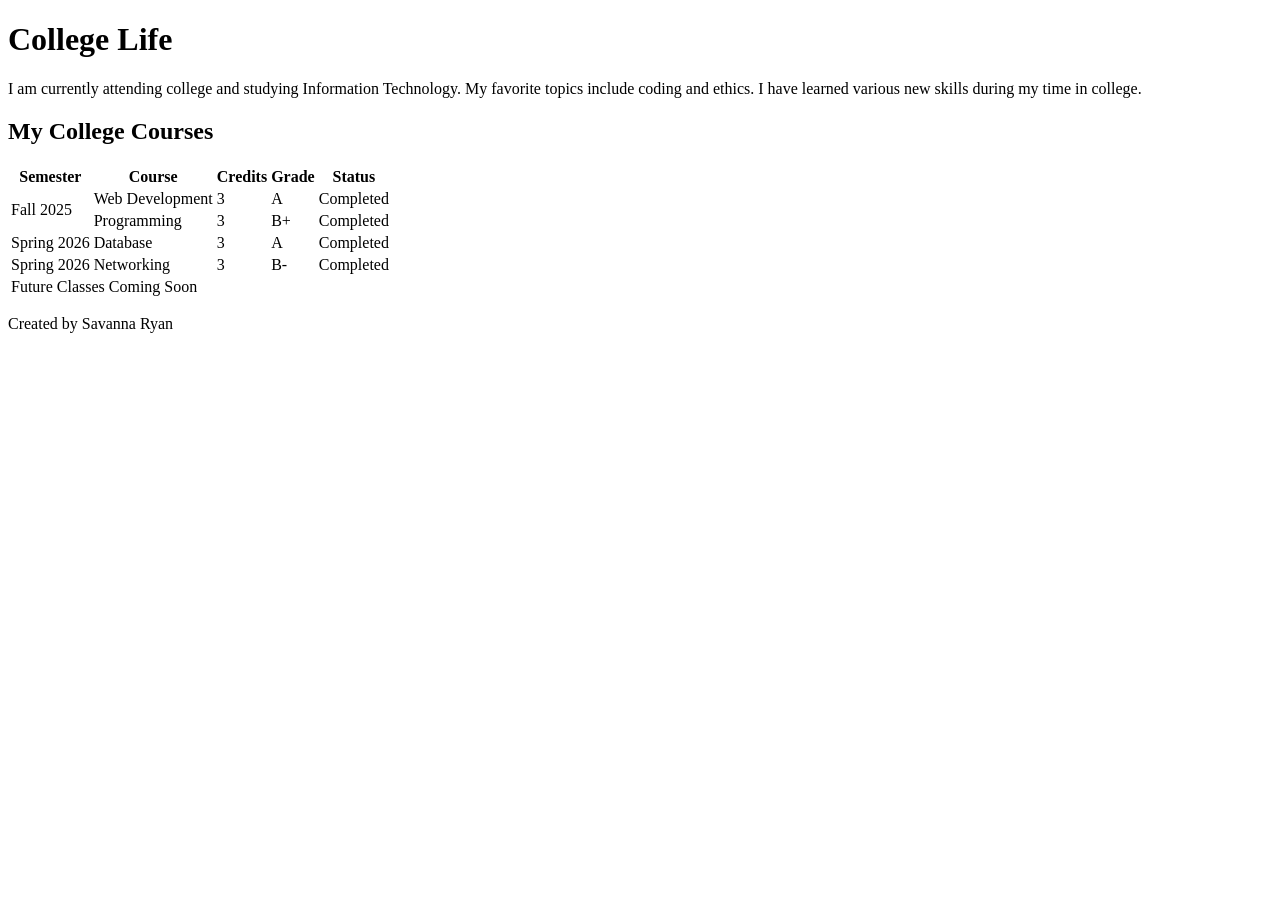
==== collegelife.html @ 3fa321fd "Add files via upload" ====
<!DOCTYPE html>
<html lang="en">

<head>
    <meta charset="UTF-8">
    <meta name="viewport" content="width=device-width, initial-scale=1.0">

    <title>Savanna Ryan | College Life</title>

    <link rel="stylesheet" href="css/styles.css">
</head>

<body>

<header>
    <h1>College Life</h1>
</header>

<main>

<div id="college">

<p>
I am currently attending college and studying Information Technology.
My favorite topics include coding and ethics.
I have learned various new skills during my time in college.
</p>

<h2>My College Courses</h2>

<table>

<tr>
<th>Semester</th>
<th>Course</th>
<th>Credits</th>
<th>Grade</th>
<th>Status</th>
</tr>

<tr>
<td rowspan="2">Fall 2025</td>
<td>Web Development</td>
<td>3</td>
<td>A</td>
<td>Completed</td>
</tr>

<tr>
<td>Programming</td>
<td>3</td>
<td>B+</td>
<td>Completed</td>
</tr>

<tr>
<td>Spring 2026</td>
<td>Database</td>
<td>3</td>
<td>A</td>
<td>Completed</td>
</tr>

<tr>
<td>Spring 2026</td>
<td>Networking</td>
<td>3</td>
<td>B-</td>
<td>Completed</td>
</tr>

<tr>
<td colspan="5">Future Classes Coming Soon</td>
</tr>

</table>

</div>

</main>

<footer>
<p>Created by Savanna Ryan</p>
</footer>

</body>
</html>
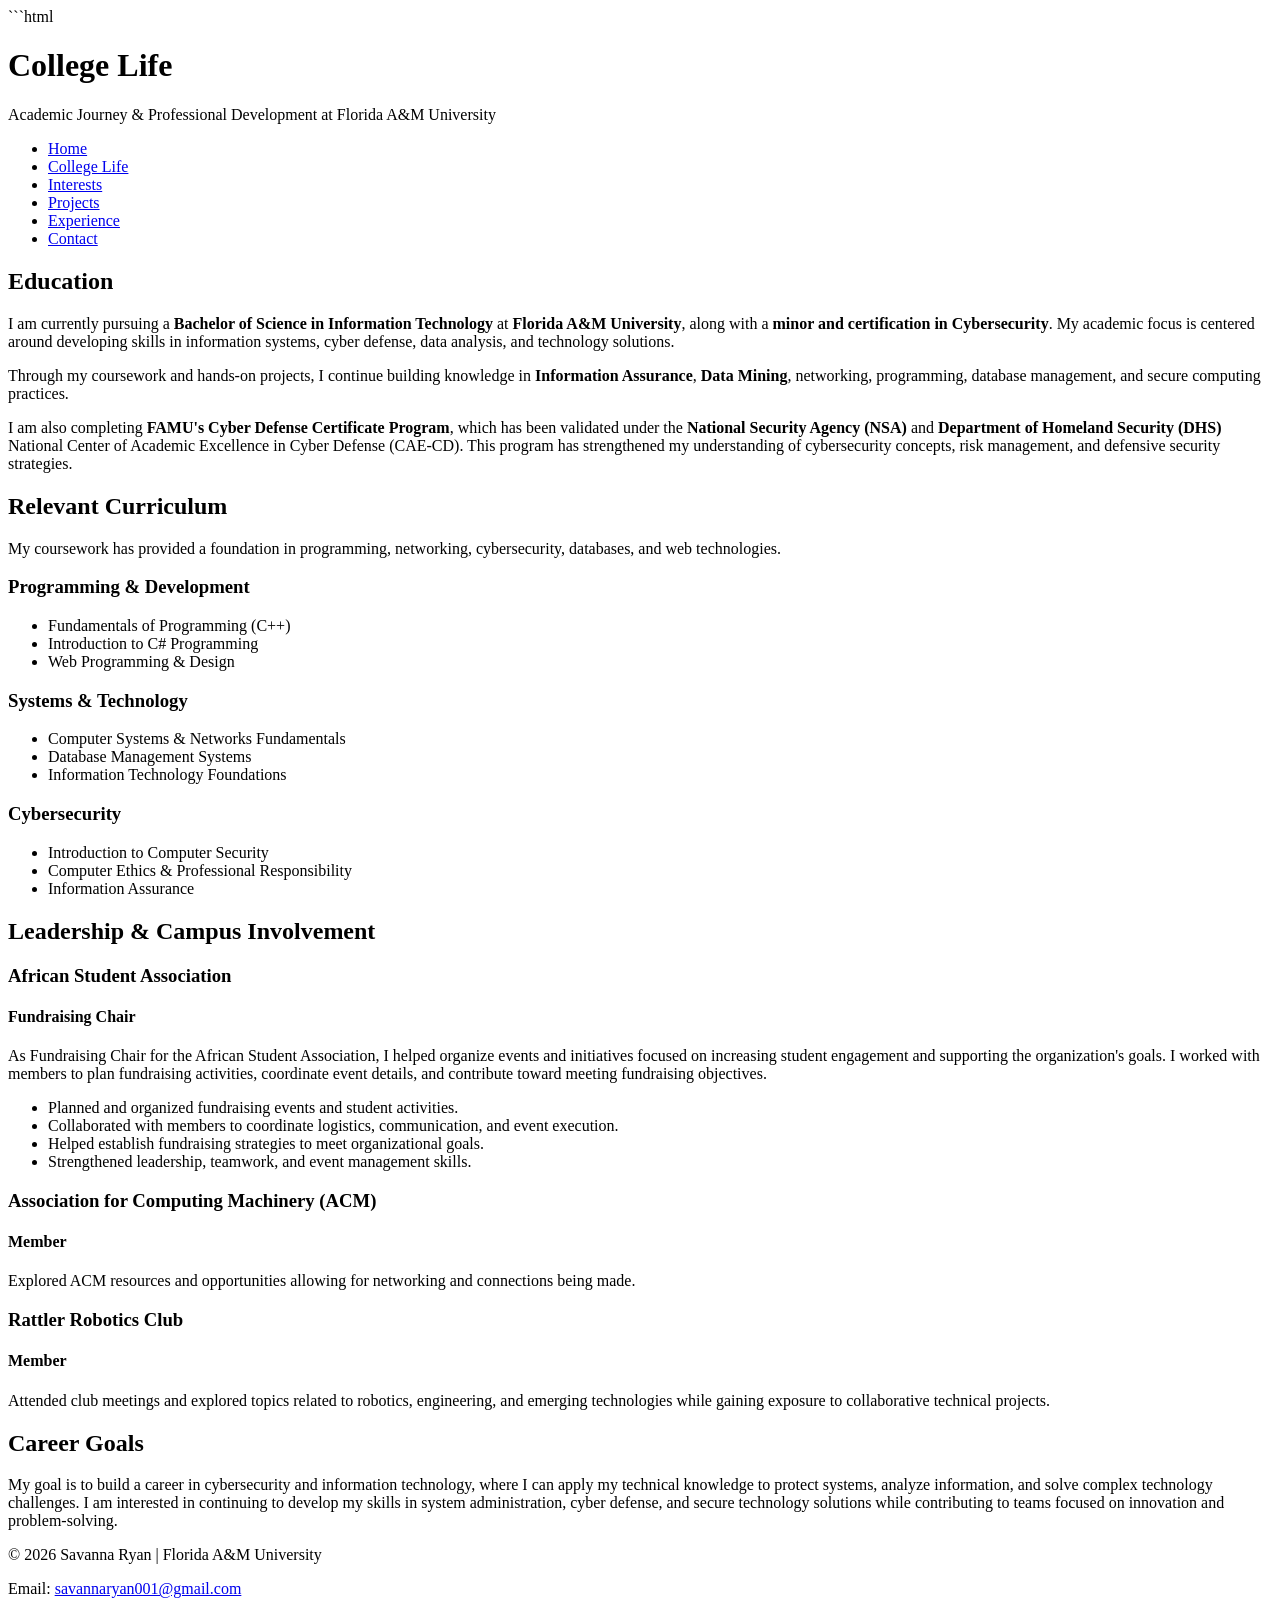
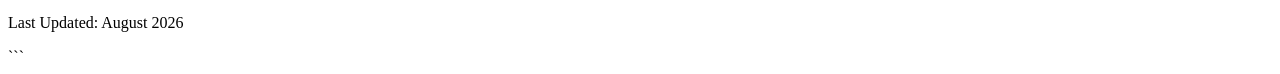
==== commit 2cf9c73f: "Add files via upload" ====
--- a/collegelife.html
+++ b/collegelife.html
@@ -1,87 +1,367 @@
+```html
 <!DOCTYPE html>
 <html lang="en">
 
 <head>
+
     <meta charset="UTF-8">
     <meta name="viewport" content="width=device-width, initial-scale=1.0">
 
     <title>Savanna Ryan | College Life</title>
 
+
+    <link rel="preconnect" href="https://fonts.googleapis.com">
+    <link rel="preconnect" href="https://fonts.gstatic.com" crossorigin>
+
+
+    <link href="https://fonts.googleapis.com/css2?family=Open+Sans:wght@300;400;600;700&display=swap" rel="stylesheet">
+
+
     <link rel="stylesheet" href="css/styles.css">
+
 </head>
 
+
+
 <body>
 
-<header>
+
+<header class="page-header">
+
     <h1>College Life</h1>
+
+    <p>
+        Academic Journey &amp; Professional Development at Florida A&amp;M University
+    </p>
+
 </header>
 
-<main>
-
-<div id="college">
-
-<p>
-I am currently attending college and studying Information Technology.
-My favorite topics include coding and ethics.
-I have learned various new skills during my time in college.
-</p>
-
-<h2>My College Courses</h2>
-
-<table>
-
-<tr>
-<th>Semester</th>
-<th>Course</th>
-<th>Credits</th>
-<th>Grade</th>
-<th>Status</th>
-</tr>
-
-<tr>
-<td rowspan="2">Fall 2025</td>
-<td>Web Development</td>
-<td>3</td>
-<td>A</td>
-<td>Completed</td>
-</tr>
-
-<tr>
-<td>Programming</td>
-<td>3</td>
-<td>B+</td>
-<td>Completed</td>
-</tr>
-
-<tr>
-<td>Spring 2026</td>
-<td>Database</td>
-<td>3</td>
-<td>A</td>
-<td>Completed</td>
-</tr>
-
-<tr>
-<td>Spring 2026</td>
-<td>Networking</td>
-<td>3</td>
-<td>B-</td>
-<td>Completed</td>
-</tr>
-
-<tr>
-<td colspan="5">Future Classes Coming Soon</td>
-</tr>
-
-</table>
-
-</div>
+
+
+
+<nav>
+
+<ul>
+
+    <li><a href="index.html">Home</a></li>
+
+    <li><a href="collegelife.html" class="active">College Life</a></li>
+
+    <li><a href="hobbies.html">Interests</a></li>
+
+    <li><a href="projects.html">Projects</a></li>
+
+    <li><a href="experience.html">Experience</a></li>
+
+    <li><a href="contact.html">Contact</a></li>
+
+</ul>
+
+</nav>
+
+
+
+
+<main class="college-container">
+
+
+
+<section class="college-section">
+
+
+<h2>Education</h2>
+
+
+<p>
+
+I am currently pursuing a 
+<strong>Bachelor of Science in Information Technology</strong>
+at <strong>Florida A&amp;M University</strong>, along with a 
+<strong>minor and certification in Cybersecurity</strong>.
+
+My academic focus is centered around developing skills in information systems,
+cyber defense, data analysis, and technology solutions.
+
+</p>
+
+
+
+<p>
+
+Through my coursework and hands-on projects, I continue building knowledge in
+<strong>Information Assurance</strong>, <strong>Data Mining</strong>,
+networking, programming, database management, and secure computing practices.
+
+</p>
+
+
+
+<p>
+
+I am also completing <strong>FAMU's Cyber Defense Certificate Program</strong>,
+which has been validated under the 
+<strong>National Security Agency (NSA)</strong> and 
+<strong>Department of Homeland Security (DHS)</strong>
+National Center of Academic Excellence in Cyber Defense (CAE-CD).
+
+This program has strengthened my understanding of cybersecurity concepts,
+risk management, and defensive security strategies.
+
+</p>
+
+
+</section>
+
+
+
+
+
+<section class="college-section">
+
+
+<h2>Relevant Curriculum</h2>
+
+
+<p>
+My coursework has provided a foundation in programming, networking,
+cybersecurity, databases, and web technologies.
+</p>
+
+
+
+<div class="course-grid">
+
+
+<div class="course-card">
+
+<h3>Programming &amp; Development</h3>
+
+<ul>
+
+<li>Fundamentals of Programming (C++)</li>
+
+<li>Introduction to C# Programming</li>
+
+<li>Web Programming &amp; Design</li>
+
+</ul>
+
+</div>
+
+
+
+
+
+<div class="course-card">
+
+<h3>Systems &amp; Technology</h3>
+
+<ul>
+
+<li>Computer Systems &amp; Networks Fundamentals</li>
+
+<li>Database Management Systems</li>
+
+<li>Information Technology Foundations</li>
+
+</ul>
+
+</div>
+
+
+
+
+
+<div class="course-card">
+
+<h3>Cybersecurity</h3>
+
+<ul>
+
+<li>Introduction to Computer Security</li>
+
+<li>Computer Ethics &amp; Professional Responsibility</li>
+
+<li>Information Assurance</li>
+
+</ul>
+
+</div>
+
+
+
+</div>
+
+
+</section>
+
+
+
+
+
+
+
+<section class="college-section">
+
+
+<h2>Leadership &amp; Campus Involvement</h2>
+
+
+
+<div class="activity-card">
+
+
+<h3>African Student Association</h3>
+
+<h4>Fundraising Chair</h4>
+
+
+
+<p>
+
+As Fundraising Chair for the African Student Association, I helped organize
+events and initiatives focused on increasing student engagement and supporting
+the organization's goals.
+
+I worked with members to plan fundraising activities, coordinate event details,
+and contribute toward meeting fundraising objectives.
+
+</p>
+
+
+<ul>
+
+<li>Planned and organized fundraising events and student activities.</li>
+
+<li>Collaborated with members to coordinate logistics, communication, and event execution.</li>
+
+<li>Helped establish fundraising strategies to meet organizational goals.</li>
+
+<li>Strengthened leadership, teamwork, and event management skills.</li>
+
+</ul>
+
+
+</div>
+
+
+
+
+
+
+
+<div class="activity-card">
+
+
+<h3>Association for Computing Machinery (ACM)</h3>
+
+<h4>Member</h4>
+
+
+<p>
+
+Explored ACM resources and opportunities allowing for networking and connections being made.
+
+</p>
+
+
+</div>
+
+
+
+
+
+
+
+
+<div class="activity-card">
+
+
+<h3>Rattler Robotics Club</h3>
+
+<h4>Member</h4>
+
+
+<p>
+
+Attended club meetings and explored topics related to robotics,
+engineering, and emerging technologies while gaining exposure to collaborative
+technical projects.
+
+</p>
+
+
+</div>
+
+
+
+</section>
+
+
+
+
+
+
+
+<section class="college-section">
+
+
+<h2>Career Goals</h2>
+
+
+<p>
+
+My goal is to build a career in cybersecurity and information technology,
+where I can apply my technical knowledge to protect systems, analyze
+information, and solve complex technology challenges.
+
+I am interested in continuing to develop my skills in system administration,
+cyber defense, and secure technology solutions while contributing to teams
+focused on innovation and problem-solving.
+
+</p>
+
+
+</section>
+
+
+
 
 </main>
 
+
+
+
+
 <footer>
-<p>Created by Savanna Ryan</p>
+
+
+<p>
+&copy; 2026 Savanna Ryan | Florida A&amp;M University
+</p>
+
+
+<p>
+
+Email:
+
+<a href="mailto:savannaryan001@gmail.com">
+savannaryan001@gmail.com
+</a>
+
+</p>
+
+
+<p>
+Last Updated: August 2026
+</p>
+
+
 </footer>
 
+
+
 </body>
-</html>+
+</html>
+```
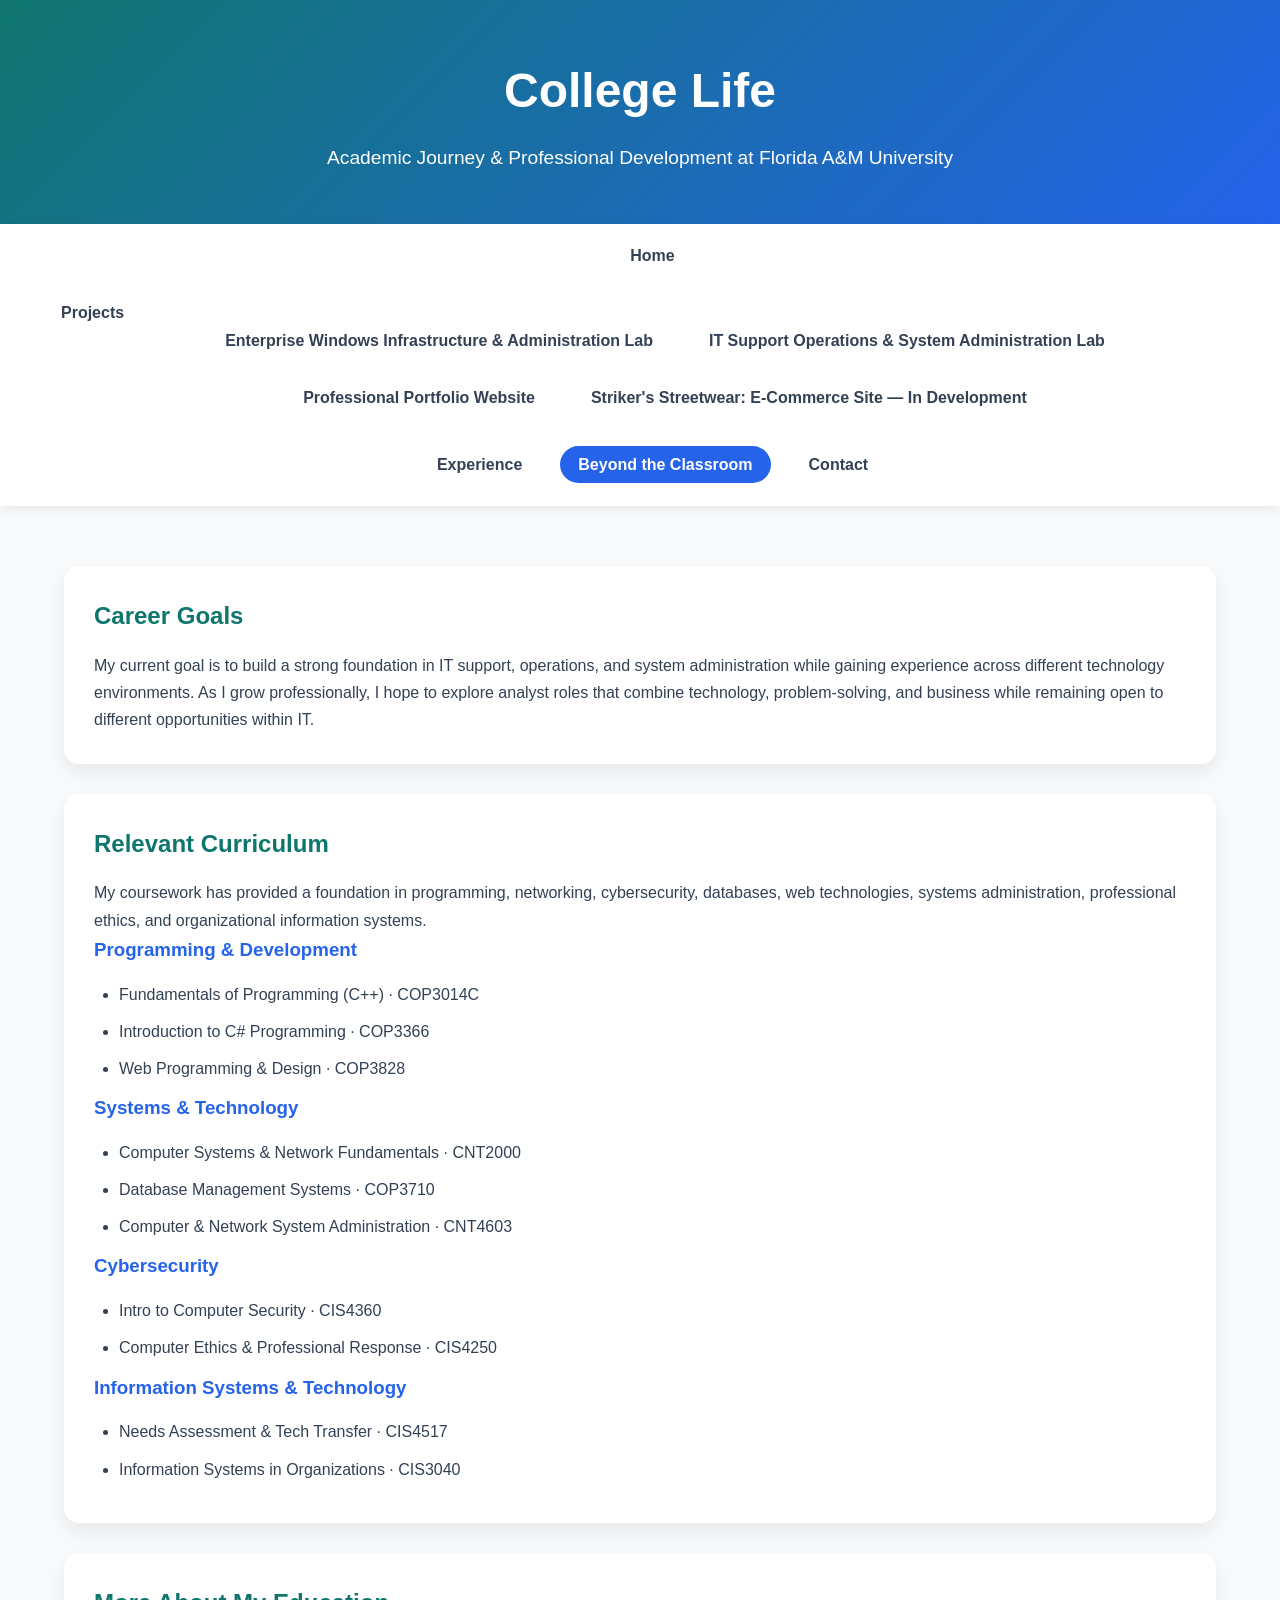
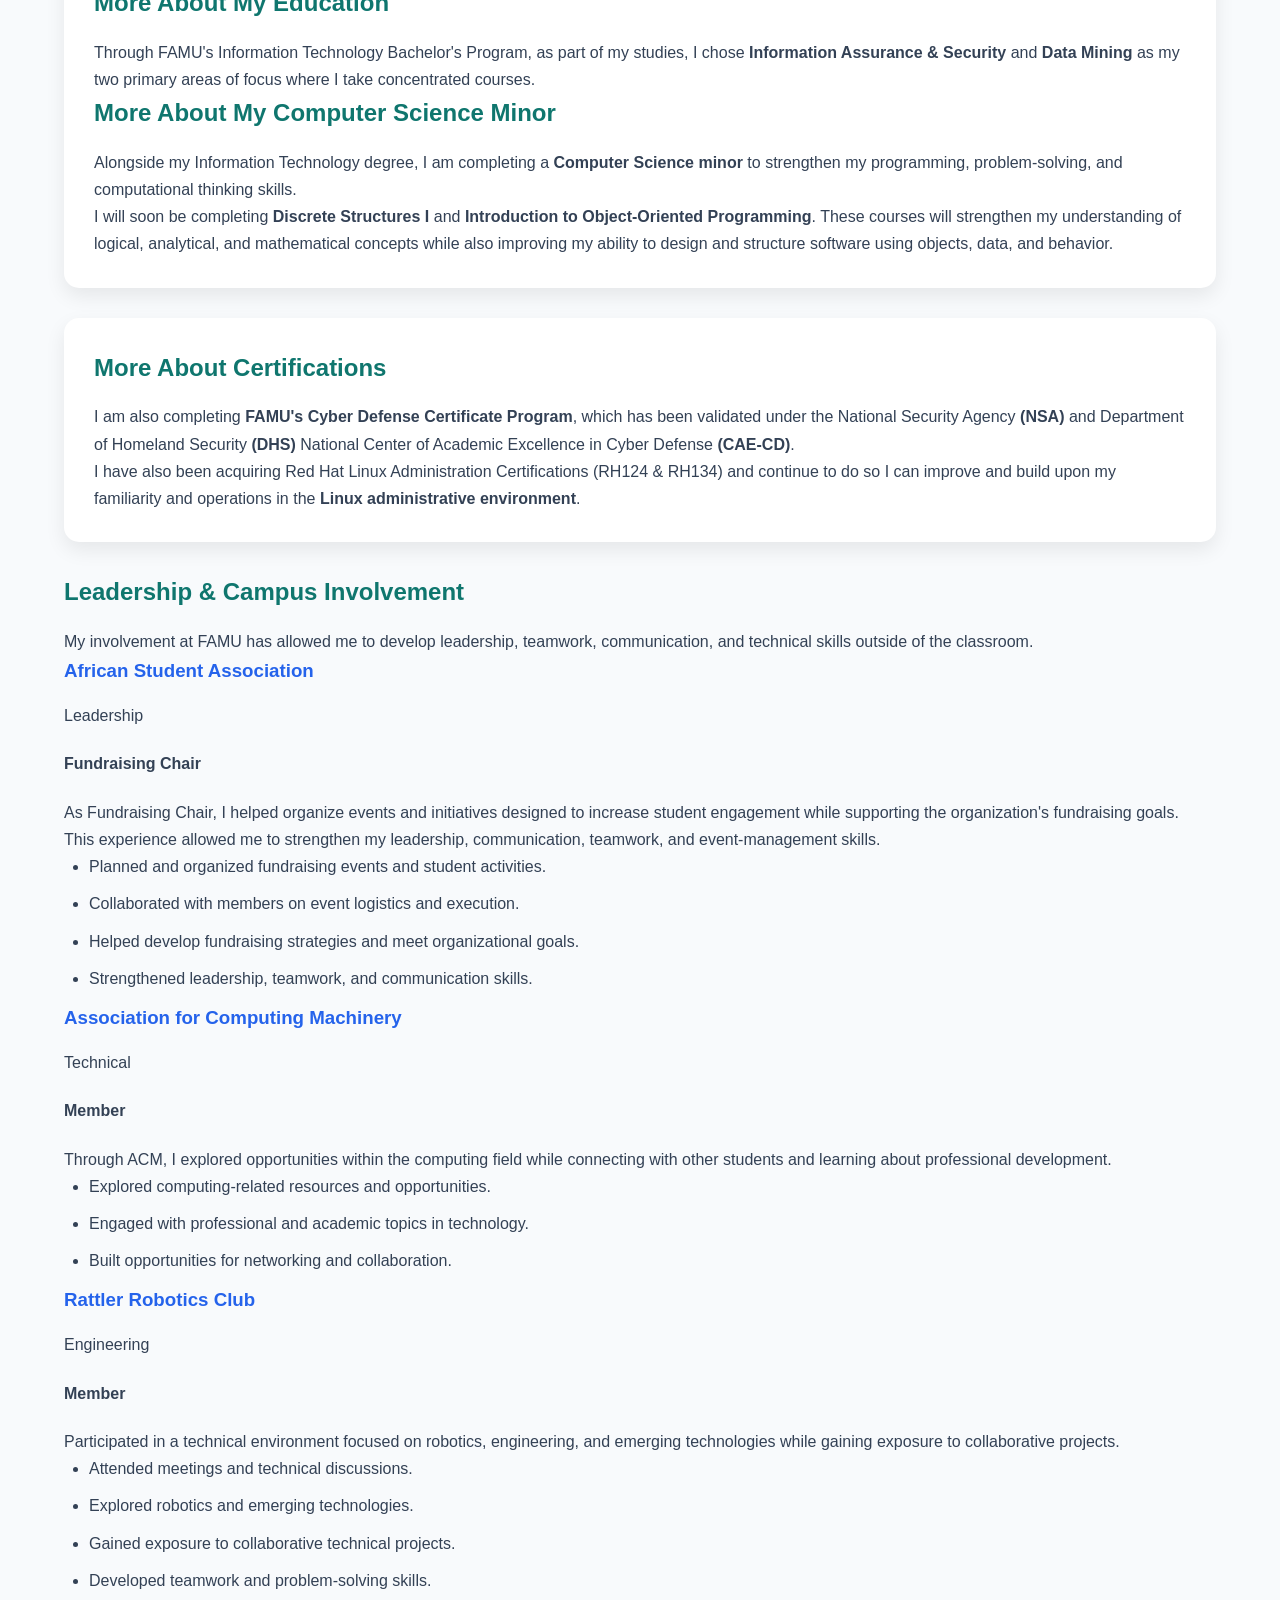
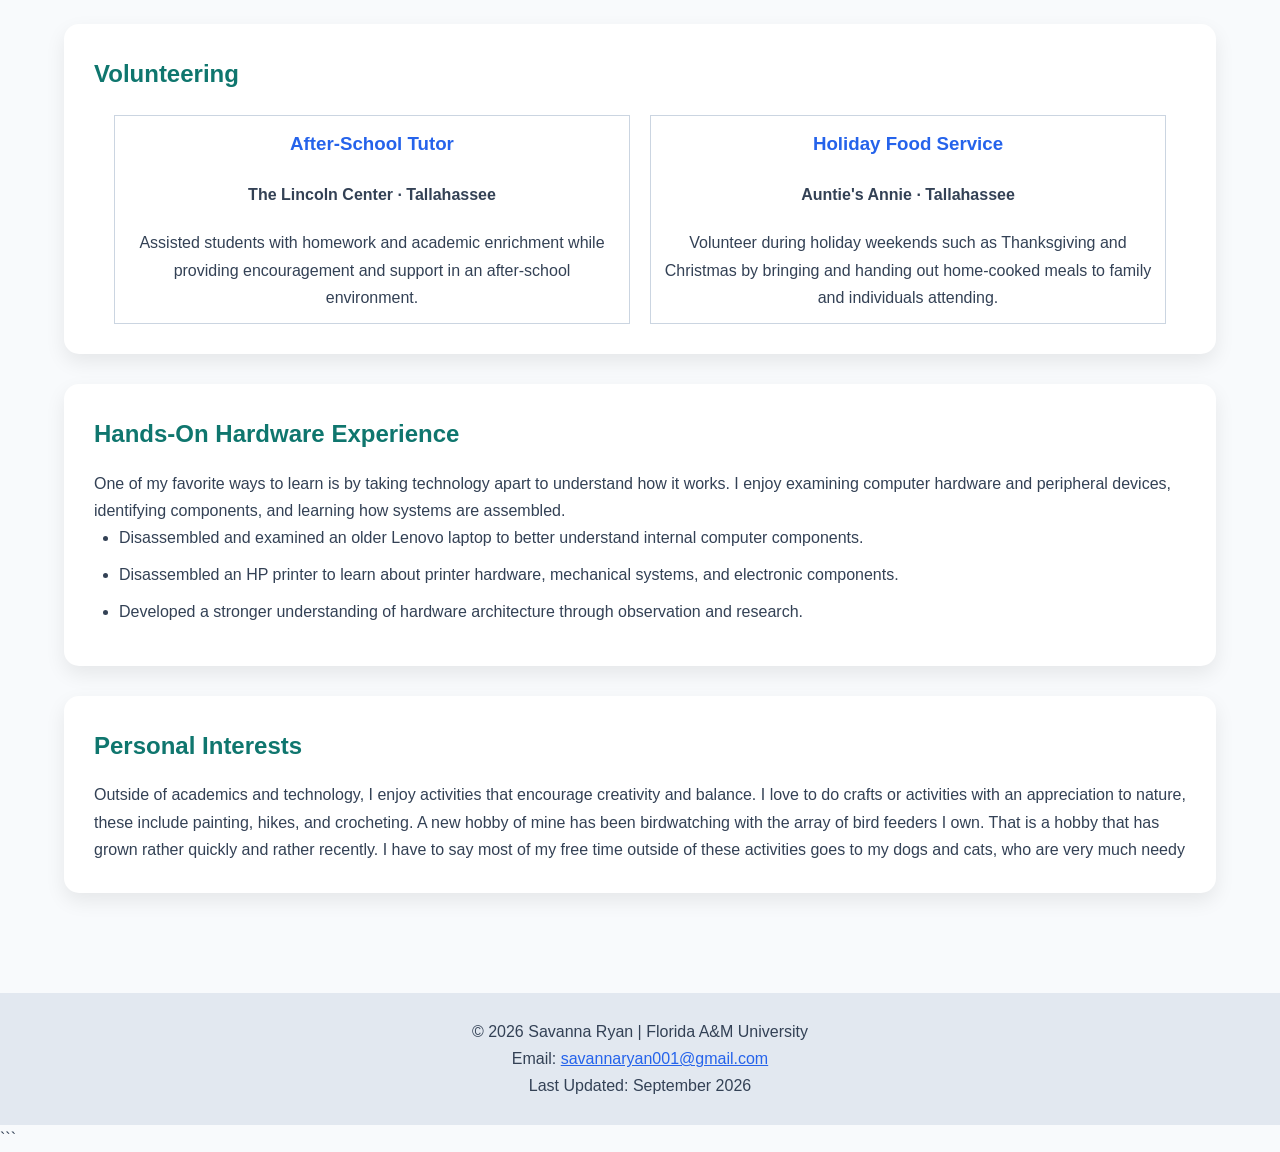
==== commit b5456181: "Add files via upload" ====
--- a/collegelife.html
+++ b/collegelife.html
@@ -1,4 +1,3 @@
-```html
 <!DOCTYPE html>
 <html lang="en">
 
@@ -9,18 +8,14 @@
 
     <title>Savanna Ryan | College Life</title>
 
-
     <link rel="preconnect" href="https://fonts.googleapis.com">
     <link rel="preconnect" href="https://fonts.gstatic.com" crossorigin>
 
-
     <link href="https://fonts.googleapis.com/css2?family=Open+Sans:wght@300;400;600;700&display=swap" rel="stylesheet">
 
-
     <link rel="stylesheet" href="css/styles.css">
 
 </head>
-
 
 
 <body>
@@ -43,17 +38,49 @@
 
 <ul>
 
-    <li><a href="index.html">Home</a></li>
-
-    <li><a href="collegelife.html" class="active">College Life</a></li>
-
-    <li><a href="hobbies.html">Interests</a></li>
-
-    <li><a href="projects.html">Projects</a></li>
-
-    <li><a href="experience.html">Experience</a></li>
-
-    <li><a href="contact.html">Contact</a></li>
+<li><a href="index.html">Home</a></li>
+
+
+<li class="dropdown">
+
+<a href="projects.html">Projects</a>
+
+<ul class="dropdown-menu">
+
+<li>
+<a href="projects/enterprise.html">
+Enterprise Windows Infrastructure & Administration Lab
+</a>
+</li>
+
+<li>
+<a href="projects/it-support.html">
+IT Support Operations & System Administration Lab
+</a>
+</li>
+
+<li>
+<a href="projects/portfolio.html">
+Professional Portfolio Website
+</a>
+</li>
+
+<li>
+<a href="projects/streetwear.html">
+Striker's Streetwear: E-Commerce Site — In Development
+</a>
+</li>
+
+</ul>
+
+</li>
+
+<li><a href="experience.html">Experience</a></li>
+
+
+<li><a href="collegelife.html" class="active">Beyond the Classroom</a></li>
+
+<li><a href="contact.html">Contact</a></li>
 
 </ul>
 
@@ -65,132 +92,326 @@
 <main class="college-container">
 
 
-
 <section class="college-section">
 
 
-<h2>Education</h2>
-
-
-<p>
-
-I am currently pursuing a 
-<strong>Bachelor of Science in Information Technology</strong>
-at <strong>Florida A&amp;M University</strong>, along with a 
-<strong>minor and certification in Cybersecurity</strong>.
-
-My academic focus is centered around developing skills in information systems,
-cyber defense, data analysis, and technology solutions.
-
-</p>
-
-
-
-<p>
-
-Through my coursework and hands-on projects, I continue building knowledge in
-<strong>Information Assurance</strong>, <strong>Data Mining</strong>,
-networking, programming, database management, and secure computing practices.
-
-</p>
-
-
+<h2>Career Goals</h2>
+
+
+<p>
+
+My current goal is to build a strong foundation in IT support, operations, and system administration while gaining experience across different technology environments. As I grow professionally, I hope to explore analyst roles that combine technology, problem-solving, and business while remaining open to different opportunities within IT.
+
+</p>
+
+
+</section>
+
+<section class="college-section">
+
+
+<h2>Relevant Curriculum</h2>
+
+
+<p>
+My coursework has provided a foundation in programming, networking,
+cybersecurity, databases, web technologies, systems administration,
+professional ethics, and organizational information systems.
+</p>
+
+
+
+<div class="course-grid">
+
+
+<div class="course-card">
+
+<h3>Programming &amp; Development</h3>
+
+<ul>
+
+<li>Fundamentals of Programming (C++) · COP3014C</li>
+
+<li>Introduction to C# Programming · COP3366</li>
+
+<li>Web Programming &amp; Design · COP3828</li>
+
+</ul>
+
+</div>
+
+
+
+
+
+<div class="course-card">
+
+<h3>Systems &amp; Technology</h3>
+
+<ul>
+
+<li>Computer Systems &amp; Network Fundamentals · CNT2000</li>
+
+<li>Database Management Systems · COP3710</li>
+
+<li>Computer &amp; Network System Administration · CNT4603</li>
+
+</ul>
+
+</div>
+
+
+
+
+
+<div class="course-card">
+
+<h3>Cybersecurity</h3>
+
+<ul>
+
+<li>Intro to Computer Security · CIS4360</li>
+
+<li>Computer Ethics &amp; Professional Response · CIS4250</li>
+
+</ul>
+
+</div>
+
+
+
+
+
+<div class="course-card">
+
+<h3>Information Systems &amp; Technology</h3>
+
+<ul>
+
+<li>Needs Assessment &amp; Tech Transfer · CIS4517</li>
+
+<li>Information Systems in Organizations · CIS3040</li>
+
+</ul>
+
+</div>
+
+
+
+</div>
+
+
+</section>
+
+
+<section class="education-column">
+<div class="education-column">
+  <h2>More About My Education</h2>
+
+  <p>
+    Through FAMU's Information Technology Bachelor's Program, as part of my studies, I chose <strong>Information Assurance &amp; Security</strong> and <strong>Data Mining</strong> as my two primary areas of focus where I take concentrated courses.
+  </p>
+
+</div>
+
+<div class="education-column">
+  <h2>More About My Computer Science Minor</h2>
+
+  <p>
+    Alongside my Information Technology degree, I am completing a <strong>Computer Science minor</strong> to strengthen my programming, problem-solving, and computational thinking skills.
+  </p>
+
+  <p>
+    I will soon be completing <strong>Discrete Structures I</strong> and <strong>Introduction to Object-Oriented Programming</strong>. These courses will strengthen my understanding of logical, analytical, and mathematical concepts while also improving my ability to design and structure software using objects, data, and behavior.
+  </p>
+
+</div>
+</div></section>
+
+
+
+
+
+
+<section class="college-section">
+
+<h2>More About Certifications</h2>
 
 <p>
 
 I am also completing <strong>FAMU's Cyber Defense Certificate Program</strong>,
-which has been validated under the 
-<strong>National Security Agency (NSA)</strong> and 
-<strong>Department of Homeland Security (DHS)</strong>
-National Center of Academic Excellence in Cyber Defense (CAE-CD).
-
-This program has strengthened my understanding of cybersecurity concepts,
-risk management, and defensive security strategies.
-
-</p>
+which has been validated under the
+National Security Agency <strong>(NSA)</strong> and
+Department of Homeland Security <strong>(DHS)</strong>
+National Center of Academic Excellence in Cyber Defense <strong>(CAE-CD)</strong>.
+
+</p>
+
+<p>
+I have also been acquiring Red Hat Linux Administration Certifications (RH124 & RH134) and continue to do so I can improve and build upon my familiarity and operations in the <strong>Linux administrative environment</strong>.
 
 
 </section>
 
-
-
-
+<div class="section-heading">
+    <h2>Leadership &amp; Campus Involvement</h2>
+    <p>
+        My involvement at FAMU has allowed me to develop leadership,
+        teamwork, communication, and technical skills outside of the classroom.
+    </p>
+</div>
+
+<div class="activity-grid">
+
+    <!-- African Student Association -->
+    <div class="activity-card featured-activity">
+
+        <div class="activity-header">
+            <h3>African Student Association</h3>
+            <span>Leadership</span>
+        </div>
+
+        <h4>Fundraising Chair</h4>
+
+        <p>
+            As Fundraising Chair, I helped organize events and initiatives
+            designed to increase student engagement while supporting the
+            organization's fundraising goals.
+        </p>
+
+        <p>
+            This experience allowed me to strengthen my leadership,
+            communication, teamwork, and event-management skills.
+        </p>
+
+        <ul>
+            <li>Planned and organized fundraising events and student activities.</li>
+            <li>Collaborated with members on event logistics and execution.</li>
+            <li>Helped develop fundraising strategies and meet organizational goals.</li>
+            <li>Strengthened leadership, teamwork, and communication skills.</li>
+        </ul>
+
+    </div>
+
+
+    <!-- ACM -->
+    <div class="activity-card">
+
+        <div class="activity-header">
+            <h3>Association for Computing Machinery</h3>
+            <span>Technical</span>
+        </div>
+
+        <h4>Member</h4>
+
+        <p>
+            Through ACM, I explored opportunities within the computing field
+            while connecting with other students and learning about
+            professional development.
+        </p>
+
+        <ul>
+            <li>Explored computing-related resources and opportunities.</li>
+            <li>Engaged with professional and academic topics in technology.</li>
+            <li>Built opportunities for networking and collaboration.</li>
+        </ul>
+
+    </div>
+
+
+    <!-- Rattler Robotics -->
+    <div class="activity-card">
+
+        <div class="activity-header">
+            <h3>Rattler Robotics Club</h3>
+            <span>Engineering</span>
+        </div>
+
+        <h4>Member</h4>
+
+        <p>
+            Participated in a technical environment focused on robotics,
+            engineering, and emerging technologies while gaining exposure
+            to collaborative projects.
+        </p>
+
+        <ul>
+            <li>Attended meetings and technical discussions.</li>
+            <li>Explored robotics and emerging technologies.</li>
+            <li>Gained exposure to collaborative technical projects.</li>
+            <li>Developed teamwork and problem-solving skills.</li>
+        </ul>
+
+    </div>
+
+</div>
+
+
+
+<section class="college-section"> <div class="section-heading"> <h2>Volunteering</h2> </div> <table style="width: 100%; border-collapse: separate; border-spacing: 20px 0;"> <tr>
+  <td style="width: 50%; vertical-align: top;">
+    <div class="activity-card">
+      <h3>After-School Tutor</h3>
+
+      <h4>The Lincoln Center · Tallahassee</h4>
+
+      <p>
+        Assisted students with homework and academic enrichment while providing
+        encouragement and support in an after-school environment.
+      </p>
+    </div>
+  </td>
+
+  <td style="width: 50%; vertical-align: top;">
+    <div class="activity-card">
+      <h3>Holiday Food Service</h3>
+
+      <h4>Auntie's Annie · Tallahassee</h4>
+
+      <p>
+        Volunteer during holiday weekends such as Thanksgiving and Christmas by
+        bringing and handing out home-cooked meals to family and individuals attending.
+      </p>
+    </div>
+  </td>
+
+</tr>
+
+</table> </section>
 
 <section class="college-section">
 
 
-<h2>Relevant Curriculum</h2>
-
-
-<p>
-My coursework has provided a foundation in programming, networking,
-cybersecurity, databases, and web technologies.
-</p>
-
-
-
-<div class="course-grid">
-
-
-<div class="course-card">
-
-<h3>Programming &amp; Development</h3>
-
-<ul>
-
-<li>Fundamentals of Programming (C++)</li>
-
-<li>Introduction to C# Programming</li>
-
-<li>Web Programming &amp; Design</li>
-
-</ul>
-
-</div>
-
-
-
-
-
-<div class="course-card">
-
-<h3>Systems &amp; Technology</h3>
-
-<ul>
-
-<li>Computer Systems &amp; Networks Fundamentals</li>
-
-<li>Database Management Systems</li>
-
-<li>Information Technology Foundations</li>
-
-</ul>
-
-</div>
-
-
-
-
-
-<div class="course-card">
-
-<h3>Cybersecurity</h3>
-
-<ul>
-
-<li>Introduction to Computer Security</li>
-
-<li>Computer Ethics &amp; Professional Responsibility</li>
-
-<li>Information Assurance</li>
-
-</ul>
-
-</div>
-
-
-
-</div>
+<h2>Hands-On Hardware Experience</h2>
+
+
+<p>
+
+One of my favorite ways to learn is by taking technology apart to understand
+how it works. I enjoy examining computer hardware and peripheral devices,
+identifying components, and learning how systems are assembled.
+
+</p>
+
+
+<ul>
+
+<li>
+Disassembled and examined an older Lenovo laptop to better understand
+internal computer components.
+</li>
+
+<li>
+Disassembled an HP printer to learn about printer hardware, mechanical systems,
+and electronic components.
+</li>
+
+<li>
+Developed a stronger understanding of hardware architecture through observation
+and research.
+</li>
+
+</ul>
 
 
 </section>
@@ -200,124 +421,18 @@
 
 
 
-
 <section class="college-section">
 
 
-<h2>Leadership &amp; Campus Involvement</h2>
-
-
-
-<div class="activity-card">
-
-
-<h3>African Student Association</h3>
-
-<h4>Fundraising Chair</h4>
-
-
-
-<p>
-
-As Fundraising Chair for the African Student Association, I helped organize
-events and initiatives focused on increasing student engagement and supporting
-the organization's goals.
-
-I worked with members to plan fundraising activities, coordinate event details,
-and contribute toward meeting fundraising objectives.
-
-</p>
-
-
-<ul>
-
-<li>Planned and organized fundraising events and student activities.</li>
-
-<li>Collaborated with members to coordinate logistics, communication, and event execution.</li>
-
-<li>Helped establish fundraising strategies to meet organizational goals.</li>
-
-<li>Strengthened leadership, teamwork, and event management skills.</li>
-
-</ul>
-
-
-</div>
-
-
-
-
-
-
-
-<div class="activity-card">
-
-
-<h3>Association for Computing Machinery (ACM)</h3>
-
-<h4>Member</h4>
-
-
-<p>
-
-Explored ACM resources and opportunities allowing for networking and connections being made.
-
-</p>
-
-
-</div>
-
-
-
-
-
-
-
-
-<div class="activity-card">
-
-
-<h3>Rattler Robotics Club</h3>
-
-<h4>Member</h4>
-
-
-<p>
-
-Attended club meetings and explored topics related to robotics,
-engineering, and emerging technologies while gaining exposure to collaborative
-technical projects.
-
-</p>
-
-
-</div>
-
-
-
-</section>
-
-
-
-
-
-
-
-<section class="college-section">
-
-
-<h2>Career Goals</h2>
-
-
-<p>
-
-My goal is to build a career in cybersecurity and information technology,
-where I can apply my technical knowledge to protect systems, analyze
-information, and solve complex technology challenges.
-
-I am interested in continuing to develop my skills in system administration,
-cyber defense, and secure technology solutions while contributing to teams
-focused on innovation and problem-solving.
+<h2>Personal Interests</h2>
+
+
+<p>
+
+Outside of academics and technology, I enjoy activities that encourage
+creativity and balance.
+
+I love to do crafts or activities with an appreciation to nature, these include painting, hikes, and crocheting. A new hobby of mine has been birdwatching with the array of bird feeders I own. That is a hobby that has grown rather quickly and rather recently. I have to say most of my free time outside of these activities goes to my dogs and cats, who are very much needy
 
 </p>
 
@@ -353,7 +468,7 @@
 
 
 <p>
-Last Updated: August 2026
+Last Updated: September 2026
 </p>
 
 
@@ -364,4 +479,5 @@
 </body>
 
 </html>
+
 ```
--- a/css/styles.css
+++ b/css/styles.css
@@ -0,0 +1,626 @@
+/*
+Name: Savanna Ryan
+Date: 06/19/2026
+Filename: styles.css
+Student Portfolio Website CSS Styles
+*/
+
+
+/* =========================
+   CSS RESET
+========================= */
+
+* {
+    box-sizing: border-box;
+}
+
+
+html,
+body,
+header,
+nav,
+main,
+footer,
+section,
+div,
+img,
+h1,
+h2,
+h3,
+p,
+ul,
+li,
+form,
+table,
+th,
+td {
+    margin: 0;
+    padding: 0;
+}
+
+
+/* =========================
+   COLOR VARIABLES
+========================= */
+
+:root {
+
+    --primary: #0F766E;
+    --secondary: #2563EB;
+    --accent: #F97316;
+
+    --background: #F8FAFC;
+    --card: #FFFFFF;
+
+    --text: #334155;
+    --light-border: #CBD5E1;
+
+}
+
+
+/* =========================
+   BODY
+========================= */
+
+body {
+
+    font-family: "Open Sans", Arial, sans-serif;
+
+    background-color: var(--background);
+
+    color: var(--text);
+
+    line-height: 1.7;
+
+}
+
+
+
+/* =========================
+   HEADER
+========================= */
+
+header {
+
+    background: linear-gradient(
+        135deg,
+        #0F766E,
+        #2563EB
+    );
+
+    color:white;
+
+    text-align:center;
+
+    padding:50px 20px;
+
+}
+
+
+header h1 {
+
+    font-size:3rem;
+
+    margin-bottom:10px;
+
+}
+
+
+header p {
+
+    font-size:1.2rem;
+
+}
+
+
+/* =========================
+   NAVIGATION
+========================= */
+
+nav {
+
+    background:white;
+
+    padding:18px;
+
+    box-shadow:
+    0 3px 10px rgba(0,0,0,.08);
+
+}
+
+
+nav ul {
+
+    list-style:none;
+
+    display:flex;
+
+    justify-content:center;
+
+    gap:20px;
+
+    flex-wrap:wrap;
+
+}
+
+
+nav a {
+
+    text-decoration:none;
+
+    color:var(--text);
+
+    font-weight:600;
+
+    padding:10px 18px;
+
+    border-radius:25px;
+
+    transition:.3s;
+
+}
+
+
+nav a:hover,
+nav a.active {
+
+    background:var(--secondary);
+
+    color:white;
+
+}
+
+
+/* =========================
+   MAIN CONTENT
+========================= */
+
+main {
+
+    width:90%;
+
+    max-width:1200px;
+
+    margin:auto;
+
+    padding:30px 0;
+
+}
+
+
+/* =========================
+   SECTIONS / CARDS
+========================= */
+
+section,
+#welcome,
+#college,
+#projects,
+#contact,
+#hobbies {
+
+    background:var(--card);
+
+    padding:30px;
+
+    margin:30px 0;
+
+    border-radius:15px;
+
+    box-shadow:
+
+    0 8px 20px rgba(0,0,0,.08);
+
+    animation:fadeIn .8s ease;
+
+}
+
+
+section:hover {
+
+    transform:translateY(-3px);
+
+    transition:.3s;
+
+}
+
+
+/* =========================
+   HEADINGS
+========================= */
+
+h1,
+h2,
+h3 {
+
+    margin-bottom:15px;
+
+}
+
+
+h2 {
+
+    color:var(--primary);
+
+}
+
+
+h3 {
+
+    color:var(--secondary);
+
+}
+
+
+/* =========================
+   LINKS
+========================= */
+
+a {
+
+    color:var(--secondary);
+
+}
+
+
+a:hover {
+
+    color:var(--accent);
+
+}
+
+
+/* =========================
+   IMAGES
+========================= */
+
+img {
+
+    display:block;
+
+    max-width:100%;
+
+}
+
+
+.profile-photo {
+
+    text-align:center;
+
+}
+
+
+.profile-photo img {
+
+    width:230px;
+
+    height:230px;
+
+    object-fit:cover;
+
+    border-radius:50%;
+
+    border:
+
+    6px solid var(--accent);
+
+    margin:auto;
+
+}
+
+
+/* =========================
+   GRID LAYOUT
+========================= */
+
+
+.grid {
+
+    display:grid;
+
+    grid-template-columns:
+
+    repeat(auto-fit,minmax(300px,1fr));
+
+    gap:25px;
+
+}
+
+
+.project-card {
+
+    background:white;
+
+    padding:25px;
+
+    border-radius:15px;
+
+    border-left:
+
+    6px solid var(--secondary);
+
+}
+
+
+/* =========================
+   LISTS
+========================= */
+
+
+ul {
+
+    padding-left:25px;
+
+}
+
+
+li {
+
+    margin-bottom:10px;
+
+}
+
+
+/* =========================
+   TABLES
+========================= */
+
+
+table {
+
+    width:100%;
+
+    border-collapse:collapse;
+
+    margin-top:20px;
+
+    overflow:hidden;
+
+}
+
+
+th {
+
+    background:var(--primary);
+
+    color:white;
+
+}
+
+
+th,
+td {
+
+    padding:12px;
+
+    border:1px solid var(--light-border);
+
+    text-align:center;
+
+}
+
+
+tr:nth-child(even){
+
+    background:#F1F5F9;
+
+}
+
+
+/* =========================
+   FORMS
+========================= */
+
+
+form {
+
+    max-width:700px;
+
+    margin:auto;
+
+}
+
+
+label {
+
+    display:block;
+
+    font-weight:bold;
+
+    margin-top:15px;
+
+}
+
+
+input,
+select,
+textarea {
+
+    width:100%;
+
+    padding:12px;
+
+    margin-top:8px;
+
+    border:
+
+    1px solid var(--light-border);
+
+    border-radius:8px;
+
+    font-family:inherit;
+
+}
+
+
+input:focus,
+textarea:focus,
+select:focus {
+
+    outline:none;
+
+    border-color:var(--secondary);
+
+}
+
+
+/* Submit Button */
+
+input[type="submit"] {
+
+    width:auto;
+
+    background:var(--accent);
+
+    color:white;
+
+    border:none;
+
+    padding:14px 30px;
+
+    margin-top:20px;
+
+    cursor:pointer;
+
+    font-weight:bold;
+
+}
+
+
+input[type="submit"]:hover {
+
+    background:var(--primary);
+
+}
+
+
+/* =========================
+   RESUME EMBED
+========================= */
+
+iframe {
+
+    border-radius:12px;
+
+    border:none;
+
+}
+
+
+/* =========================
+   BADGES
+========================= */
+
+
+.badge {
+
+    display:inline-block;
+
+    background:#DBEAFE;
+
+    color:#1D4ED8;
+
+    padding:8px 15px;
+
+    margin:5px;
+
+    border-radius:20px;
+
+    font-weight:bold;
+
+}
+
+
+/* =========================
+   FOOTER
+========================= */
+
+
+footer {
+
+    background:#E2E8F0;
+
+    color:var(--text);
+
+    text-align:center;
+
+    padding:25px;
+
+    margin-top:40px;
+
+}
+
+
+/* =========================
+   ANIMATION
+========================= */
+
+
+@keyframes fadeIn {
+
+    from {
+
+        opacity:0;
+
+        transform:translateY(25px);
+
+    }
+
+
+    to {
+
+        opacity:1;
+
+        transform:translateY(0);
+
+    }
+
+}
+
+
+/* =========================
+   MOBILE DESIGN
+========================= */
+
+
+@media screen and (max-width:700px){
+
+
+header h1 {
+
+    font-size:2rem;
+
+}
+
+
+nav ul {
+
+    flex-direction:column;
+
+    align-items:center;
+
+}
+
+
+main {
+
+    width:95%;
+
+}
+
+
+section {
+
+    padding:20px;
+
+}
+
+
+table {
+
+    font-size:.85rem;
+
+}
+
+
+}
